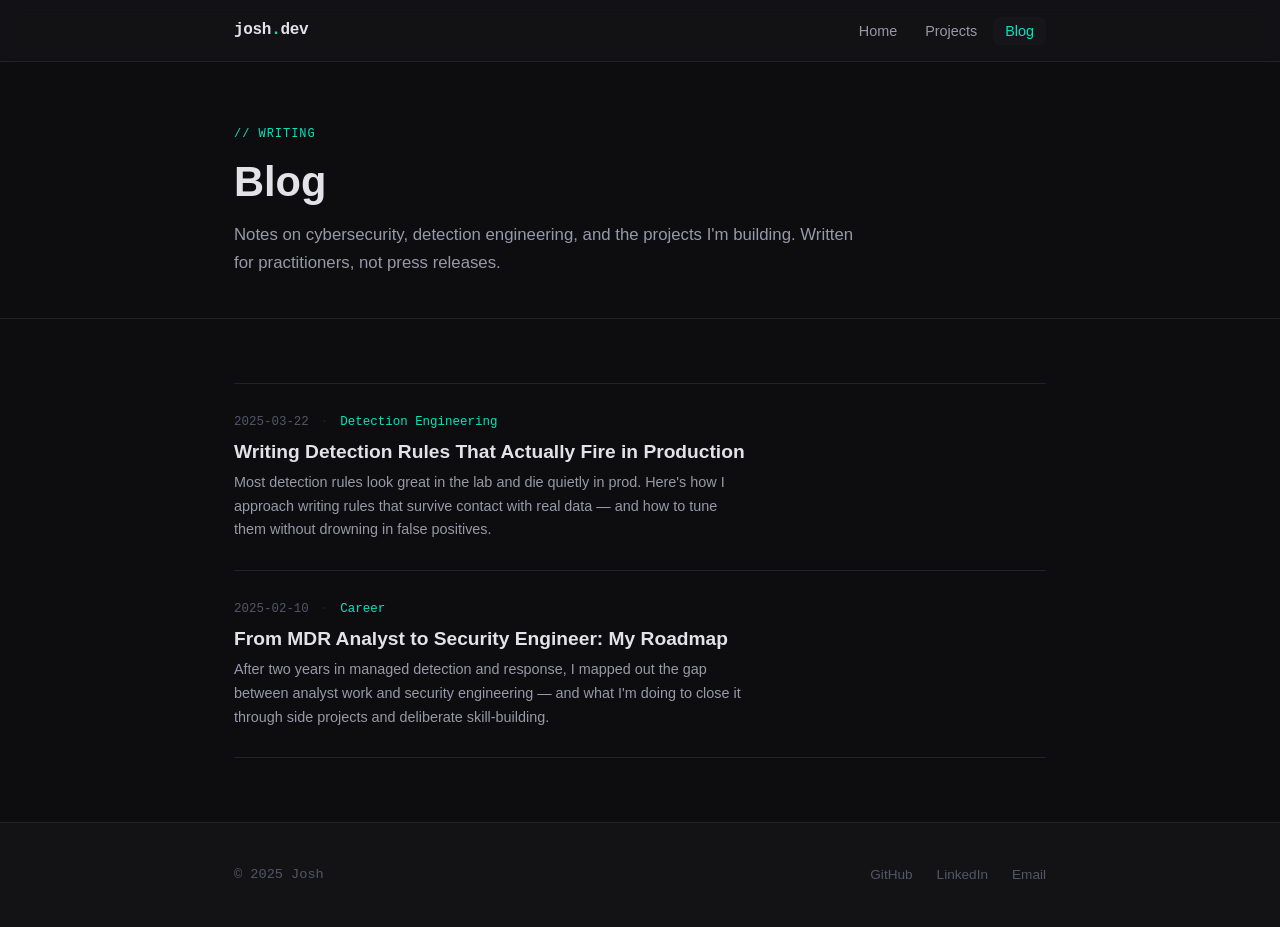
==== blog.html @ 24d99150 "Resolve merge and polish portfolio: semantic headings, cleaner CSS, bug fixes" ====
<!DOCTYPE html>
<html lang="en">
<head>
  <meta charset="UTF-8" />
  <meta name="viewport" content="width=device-width, initial-scale=1.0" />
  <meta name="description" content="Blog by Josh — writing about cybersecurity, detection engineering, and the projects I'm building." />
  <title>Blog — Josh</title>
  <link rel="stylesheet" href="style.css" />
</head>
<body>

  <!-- ============================================================
       Navigation
       ============================================================ -->
  <nav class="nav">
    <div class="container nav-inner">
      <a class="nav-logo" href="index.html">josh<span>.</span>dev</a>
      <ul class="nav-links">
        <li><a href="index.html">Home</a></li>
        <li><a href="projects.html">Projects</a></li>
        <li><a href="blog.html" class="active">Blog</a></li>
      </ul>
    </div>
  </nav>


  <main>

    <!-- ============================================================
         Page Header
         ============================================================ -->
    <div class="page-header">
      <div class="container">
        <span class="label">// writing</span>
        <h1>Blog</h1>
        <p>
          Notes on cybersecurity, detection engineering, and the projects
          I'm building. Written for practitioners, not press releases.
        </p>
      </div>
    </div>

    <hr class="divider" />


    <!-- ============================================================
         Post List
         Each <a class="post-item"> is one blog post.
         To add a post: duplicate any post-item block, update the
         href to the post's HTML file, and edit the metadata + text.
         ============================================================ -->
    <section class="section">
      <div class="container">

        <div class="post-list">

          <!-- --------------------------------------------------
               Post 1
               href: link to the post's HTML file
               date: ISO format YYYY-MM-DD looks cleanest
               post-category: short topic label
               post-title: headline
               post-excerpt: 1–2 sentence summary
          -------------------------------------------------- -->
          <a class="post-item" href="post-template.html">
            <div class="post-meta">
              <span>2025-03-22</span>
              <span class="separator">·</span>
              <span class="post-category">Detection Engineering</span>
            </div>
            <h3 class="post-title">
              Writing Detection Rules That Actually Fire in Production
            </h3>
            <p class="post-excerpt">
              Most detection rules look great in the lab and die quietly in
              prod. Here's how I approach writing rules that survive contact
              with real data — and how to tune them without drowning in
              false positives.
            </p>
          </a>

          <!-- --------------------------------------------------
               Post 2
          -------------------------------------------------- -->
          <a class="post-item" href="post-template.html">
            <div class="post-meta">
              <span>2025-02-10</span>
              <span class="separator">·</span>
              <span class="post-category">Career</span>
            </div>
            <h3 class="post-title">
              From MDR Analyst to Security Engineer: My Roadmap
            </h3>
            <p class="post-excerpt">
              After two years in managed detection and response, I mapped out
              the gap between analyst work and security engineering — and what
              I'm doing to close it through side projects and deliberate
              skill-building.
            </p>
          </a>

          <!-- --------------------------------------------------
               Add more posts below by duplicating a post-item block.
          -------------------------------------------------- -->

        </div>

      </div>
    </section>

  </main>


  <!-- ============================================================
       Footer
       ============================================================ -->
  <footer class="footer">
    <div class="container footer-inner">
      <span class="footer-copy">&copy; 2025 Josh</span>
      <div class="footer-links">
        <a href="#">GitHub</a>
        <a href="#">LinkedIn</a>
        <a href="#">Email</a>
      </div>
    </div>
  </footer>

</body>
</html>
---- style.css ----
/* =============================================================
   style.css — Josh's Portfolio
   Shared stylesheet for all pages.
   To change the accent color, update --accent in :root below.
   ============================================================= */


/* ---------------------------------------------------------------
   1. CSS Custom Properties (design tokens)
--------------------------------------------------------------- */
:root {
  /* Backgrounds */
  --bg-primary:    #0d0d0f;   /* page background */
  --bg-secondary:  #131316;   /* nav / footer */
  --bg-card:       #16161a;   /* card / aside backgrounds */
  --bg-card-hover: #1e1e24;   /* card hover state */

  /* Text */
  --text-primary:   #e2e2e8;  /* body copy */
  --text-secondary: #9898aa;  /* metadata, captions */
  --text-muted:     #55556a;  /* placeholders, borders-adjacent */

  /* Accent — change this one value to retheme the whole site */
  --accent:       #00e5c0;               /* cyan-green terminal feel */
  --accent-dim:   #00a88c;               /* darker variant for hover */
  --accent-glow:  rgba(0, 229, 192, 0.10); /* subtle glow / tint */

  /* Borders */
  --border:        #22222c;
  --border-accent: rgba(0, 229, 192, 0.25);

  /* Typography */
  --font-sans: -apple-system, BlinkMacSystemFont, 'Segoe UI', Roboto,
               'Helvetica Neue', Arial, sans-serif;
  --font-mono: 'Cascadia Code', 'Fira Code', 'JetBrains Mono',
               'Courier New', monospace;

  /* Layout */
  --max-width:  860px;
  --nav-height: 62px;
  --radius:     6px;
  --radius-lg:  10px;
}


/* ---------------------------------------------------------------
   2. Reset & Base
--------------------------------------------------------------- */
*, *::before, *::after {
  box-sizing: border-box;
  margin: 0;
  padding: 0;
}

html {
  font-size: 16px;
  scroll-behavior: smooth;
}

body {
  background-color: var(--bg-primary);
  color: var(--text-primary);
  font-family: var(--font-sans);
  line-height: 1.7;
  -webkit-font-smoothing: antialiased;
  min-height: 100vh;
  display: flex;
  flex-direction: column;
}

main {
  flex: 1;
}

a {
  color: var(--accent);
  text-decoration: none;
  transition: color 0.2s ease, opacity 0.2s ease;
}

a:hover {
  color: var(--accent-dim);
  text-decoration: underline;
}

img {
  max-width: 100%;
  display: block;
}

ul {
  list-style: none;
}


/* ---------------------------------------------------------------
   3. Layout Utilities
--------------------------------------------------------------- */
.container {
  width: 100%;
  max-width: var(--max-width);
  margin: 0 auto;
  padding: 0 1.5rem;
}

.section {
  padding: 4rem 0;
}

.section + .section {
  border-top: 1px solid var(--border);
}


/* ---------------------------------------------------------------
   4. Typography
--------------------------------------------------------------- */
h1, h2, h3, h4 {
  line-height: 1.3;
  font-weight: 600;
  color: var(--text-primary);
}

h1 { font-size: clamp(1.8rem, 4vw, 2.6rem); }
h2 { font-size: clamp(1.3rem, 3vw, 1.75rem); }
h3 { font-size: 1.15rem; }
h4 { font-size: 1rem; }

p {
  color: var(--text-secondary);
  max-width: 68ch;
}

/* Accent-colored label/badge */
.label {
  font-family: var(--font-mono);
  font-size: 0.75rem;
  color: var(--accent);
  letter-spacing: 0.08em;
  text-transform: uppercase;
}

/* Section heading with an accent line */
.section-title {
  display: flex;
  align-items: center;
  gap: 0.75rem;
  margin-bottom: 2rem;
}

.section-title::before {
  content: '';
  display: inline-block;
  width: 3px;
  height: 1.4em;
  background: var(--accent);
  border-radius: 2px;
  flex-shrink: 0;
}


/* ---------------------------------------------------------------
   5. Navigation
--------------------------------------------------------------- */
.nav {
  position: sticky;
  top: 0;
  z-index: 100;
  height: var(--nav-height);
  border-bottom: 1px solid var(--border);
  /* subtle backdrop blur for depth */
  backdrop-filter: blur(8px);
  -webkit-backdrop-filter: blur(8px);
  background-color: rgba(19, 19, 22, 0.92);
}

.nav-inner {
  display: flex;
  align-items: center;
  justify-content: space-between;
  height: 100%;
}

/* Site logo / name */
.nav-logo {
  font-family: var(--font-mono);
  font-size: 1rem;
  color: var(--text-primary);
  font-weight: 600;
  letter-spacing: -0.02em;
  text-decoration: none;
}

.nav-logo span {
  color: var(--accent);
}

.nav-logo:hover {
  opacity: 0.85;
  text-decoration: none;
}

/* Nav links */
.nav-links {
  display: flex;
  align-items: center;
  gap: 0.25rem;
}

.nav-links a {
  font-size: 0.9rem;
  color: var(--text-secondary);
  padding: 0.4rem 0.75rem;
  border-radius: var(--radius);
  text-decoration: none;
  transition: color 0.2s ease, background 0.2s ease;
}

.nav-links a:hover,
.nav-links a.active {
  color: var(--text-primary);
  background: var(--bg-card);
}

/* Current page link */
.nav-links a.active {
  color: var(--accent);
}


/* ---------------------------------------------------------------
   6. Hero Section (index.html)
--------------------------------------------------------------- */
.hero {
  padding: 5rem 0 4rem;
}

/* Two-column flex layout: text left, emoji right */
.hero-layout {
  display: flex;
  align-items: center;
  gap: 3rem;
}

.hero-text {
  flex: 1 1 0;
  min-width: 0; /* prevent flex blowout */
}

.hero-visual {
  flex: 0 0 auto;
  font-size: clamp(5rem, 10vw, 7.5rem);
  line-height: 1;
  user-select: none;
  /* subtle pulse/float feel via filter */
  filter: drop-shadow(0 0 24px rgba(0, 229, 192, 0.18));
}

/* Stack vertically on mobile */
@media (max-width: 640px) {
  .hero-layout {
    flex-direction: column-reverse; /* emoji on top feels more natural on small screens */
    align-items: flex-start;
    gap: 1.5rem;
  }

  .hero-visual {
    font-size: 4rem;
  }
}

.hero-name {
  font-size: clamp(2.2rem, 6vw, 3.4rem);
  font-weight: 700;
  letter-spacing: -0.03em;
  color: var(--text-primary);
  line-height: 1.15;
  margin-bottom: 0.5rem;
}

.hero-title {
  font-size: clamp(1rem, 2.5vw, 1.25rem);
  color: var(--text-secondary);
  font-weight: 400;
  margin-bottom: 1.5rem;
}

.hero-bio {
  font-size: 1.05rem;
  color: var(--text-secondary);
  max-width: 56ch;
  line-height: 1.8;
  margin-bottom: 2rem;
}

/* CTA button group */
.btn-group {
  display: flex;
  flex-wrap: wrap;
  gap: 0.75rem;
}

.btn {
  display: inline-block;
  padding: 0.55rem 1.25rem;
  border-radius: var(--radius);
  font-size: 0.9rem;
  font-weight: 500;
  text-decoration: none;
  transition: all 0.2s ease;
  cursor: pointer;
  border: none;
}

/* Primary filled button */
.btn-primary {
  background: var(--accent);
  color: #0d0d0f;
}

.btn-primary:hover {
  background: var(--accent-dim);
  color: #0d0d0f;
  text-decoration: none;
}

/* Ghost / outlined button */
.btn-ghost {
  background: transparent;
  color: var(--accent);
  border: 1px solid var(--border-accent);
}

.btn-ghost:hover {
  background: var(--accent-glow);
  text-decoration: none;
}


/* ---------------------------------------------------------------
   7. Cards (shared between index + projects)
--------------------------------------------------------------- */
.card-grid {
  display: grid;
  grid-template-columns: repeat(auto-fill, minmax(280px, 1fr));
  gap: 1.25rem;
}

.card {
  background: var(--bg-card);
  border: 1px solid var(--border);
  border-radius: var(--radius-lg);
  padding: 1.5rem;
  display: flex;
  flex-direction: column;
  gap: 0.75rem;
  transition: border-color 0.2s ease, background 0.2s ease, transform 0.2s ease;
  text-decoration: none;
  color: inherit;
}

.card:hover {
  border-color: var(--border-accent);
  background: var(--bg-card-hover);
  transform: translateY(-2px);
  text-decoration: none;
}

.card-icon {
  font-size: 1.5rem;
  line-height: 1;
}

.card-title {
  font-size: 1.05rem;
  font-weight: 600;
  color: var(--text-primary);
}

.card-desc {
  font-size: 0.9rem;
  color: var(--text-secondary);
  line-height: 1.65;
  flex: 1;
  max-width: 100%;
}

/* Tag list inside a card */
.tag-list {
  display: flex;
  flex-wrap: wrap;
  gap: 0.4rem;
  margin-top: 0.25rem;
}

.tag {
  font-family: var(--font-mono);
  font-size: 0.72rem;
  color: var(--accent);
  background: var(--accent-glow);
  border: 1px solid var(--border-accent);
  border-radius: 4px;
  padding: 0.15rem 0.55rem;
  letter-spacing: 0.04em;
}

/* "View project →" link within a card */
.card-link {
  font-size: 0.85rem;
  color: var(--accent);
  font-weight: 500;
  margin-top: auto;
  display: inline-flex;
  align-items: center;
  gap: 0.3rem;
}

.card-link::after {
  content: '→';
  transition: transform 0.2s ease;
}

.card:hover .card-link::after {
  transform: translateX(3px);
}


/* ---------------------------------------------------------------
   8. Blog Post List (blog.html)
--------------------------------------------------------------- */
.post-list {
  display: flex;
  flex-direction: column;
}

.post-item {
  display: flex;
  flex-direction: column;
  gap: 0.4rem;
  padding: 1.75rem 0;
  border-bottom: 1px solid var(--border);
  text-decoration: none;
  color: inherit;
  transition: padding-left 0.2s ease;
}

.post-item:first-child {
  border-top: 1px solid var(--border);
}

.post-item:hover {
  padding-left: 0.5rem;
}

.post-meta {
  display: flex;
  align-items: center;
  gap: 0.75rem;
  font-family: var(--font-mono);
  font-size: 0.78rem;
  color: var(--text-muted);
}

.post-meta .separator {
  color: var(--border);
}

.post-category {
  color: var(--accent);
}

.post-title {
  font-size: 1.2rem;
  font-weight: 600;
  color: var(--text-primary);
  transition: color 0.2s ease;
}

.post-item:hover .post-title {
  color: var(--accent);
}

.post-excerpt {
  font-size: 0.9rem;
  color: var(--text-secondary);
  max-width: 64ch;
  line-height: 1.65;
}


/* ---------------------------------------------------------------
   9. Article / Blog Post Page (post-template.html)
--------------------------------------------------------------- */
.article-header {
  padding: 3.5rem 0 2.5rem;
  border-bottom: 1px solid var(--border);
  margin-bottom: 3rem;
}

.article-category {
  font-family: var(--font-mono);
  font-size: 0.78rem;
  color: var(--accent);
  letter-spacing: 0.08em;
  text-transform: uppercase;
  margin-bottom: 1rem;
  display: block;
}

.article-title {
  font-size: clamp(1.6rem, 4vw, 2.4rem);
  font-weight: 700;
  letter-spacing: -0.02em;
  color: var(--text-primary);
  line-height: 1.2;
  margin-bottom: 1rem;
}

.article-meta {
  display: flex;
  flex-wrap: wrap;
  align-items: center;
  gap: 0.75rem;
  font-family: var(--font-mono);
  font-size: 0.8rem;
  color: var(--text-muted);
}

/* Article body — prose styles */
.article-body {
  max-width: 68ch;
}

.article-body p {
  color: var(--text-secondary);
  font-size: 1.025rem;
  line-height: 1.85;
  margin-bottom: 1.5rem;
  max-width: 100%;
}

.article-body h2 {
  font-size: 1.4rem;
  color: var(--text-primary);
  margin: 2.5rem 0 1rem;
  padding-bottom: 0.4rem;
  border-bottom: 1px solid var(--border);
}

.article-body h3 {
  font-size: 1.1rem;
  color: var(--text-primary);
  margin: 2rem 0 0.75rem;
}

.article-body ul,
.article-body ol {
  color: var(--text-secondary);
  font-size: 1.025rem;
  line-height: 1.8;
  padding-left: 1.5rem;
  margin-bottom: 1.5rem;
  list-style: disc;
}

.article-body ol {
  list-style: decimal;
}

.article-body li {
  margin-bottom: 0.35rem;
}

/* Inline code */
.article-body code {
  font-family: var(--font-mono);
  font-size: 0.88em;
  color: var(--accent);
  background: var(--accent-glow);
  border: 1px solid var(--border-accent);
  padding: 0.15em 0.45em;
  border-radius: 4px;
}

/* Code block */
.article-body pre {
  background: var(--bg-card);
  border: 1px solid var(--border);
  border-radius: var(--radius-lg);
  padding: 1.25rem 1.5rem;
  overflow-x: auto;
  margin-bottom: 1.5rem;
}

.article-body pre code {
  background: none;
  border: none;
  padding: 0;
  font-size: 0.88rem;
  color: var(--text-primary);
}

/* Blockquote */
.article-body blockquote {
  border-left: 3px solid var(--accent);
  margin: 1.5rem 0;
  padding: 0.75rem 1.25rem;
  background: var(--accent-glow);
  border-radius: 0 var(--radius) var(--radius) 0;
}

.article-body blockquote p {
  color: var(--text-primary);
  margin-bottom: 0;
  font-style: italic;
}

/* Back to blog link above article */
.back-link {
  display: inline-flex;
  align-items: center;
  gap: 0.35rem;
  font-size: 0.85rem;
  color: var(--text-secondary);
  margin-top: 2.5rem;
  margin-bottom: 2.5rem;
  font-family: var(--font-mono);
  transition: color 0.2s ease;
  text-decoration: none;
}

.back-link::before {
  content: '←';
}

.back-link:hover {
  color: var(--accent);
  text-decoration: none;
}


/* ---------------------------------------------------------------
   10. Projects Page Header
--------------------------------------------------------------- */
.page-header {
  padding: 3.5rem 0 2.5rem;
}

.page-header h1 {
  margin-top: 0.6rem;
}

.page-header p {
  margin-top: 0.75rem;
  font-size: 1.05rem;
}


/* ---------------------------------------------------------------
   11. Footer
--------------------------------------------------------------- */
.footer {
  background: var(--bg-secondary);
  border-top: 1px solid var(--border);
  padding: 2.5rem 0;
  margin-top: auto;
}

.footer-inner {
  display: flex;
  flex-wrap: wrap;
  align-items: center;
  justify-content: space-between;
  gap: 1rem;
}

.footer-copy {
  font-size: 0.85rem;
  color: var(--text-muted);
  font-family: var(--font-mono);
}

.footer-links {
  display: flex;
  gap: 1.5rem;
}

.footer-links a {
  font-size: 0.85rem;
  color: var(--text-muted);
  text-decoration: none;
  transition: color 0.2s ease;
}

.footer-links a:hover {
  color: var(--accent);
}


/* ---------------------------------------------------------------
   12. Divider / Horizontal Rule
--------------------------------------------------------------- */
.divider {
  border: none;
  border-top: 1px solid var(--border);
  margin: 0;
}


/* ---------------------------------------------------------------
   13. "View all" inline link row
--------------------------------------------------------------- */
.view-all-row {
  display: flex;
  justify-content: flex-end;
  margin-top: 1.5rem;
}

.view-all {
  font-size: 0.875rem;
  color: var(--accent);
  font-family: var(--font-mono);
  display: inline-flex;
  align-items: center;
  gap: 0.3rem;
  text-decoration: none;
  transition: gap 0.2s ease;
}

.view-all::after {
  content: '→';
}

.view-all:hover {
  gap: 0.55rem;
  text-decoration: none;
}


/* ---------------------------------------------------------------
   14. Responsive — Mobile
--------------------------------------------------------------- */
@media (max-width: 600px) {
  .nav-links a {
    padding: 0.35rem 0.55rem;
    font-size: 0.82rem;
  }

  .hero {
    padding: 3rem 0 2.5rem;
  }

  .card-grid {
    grid-template-columns: 1fr;
  }

  .footer-inner {
    flex-direction: column;
    align-items: flex-start;
  }

  .article-header {
    padding: 2.5rem 0 2rem;
  }

  .section {
    padding: 2.75rem 0;
  }
}

@media (max-width: 400px) {
  .btn-group {
    flex-direction: column;
  }

  .btn {
    text-align: center;
  }
}
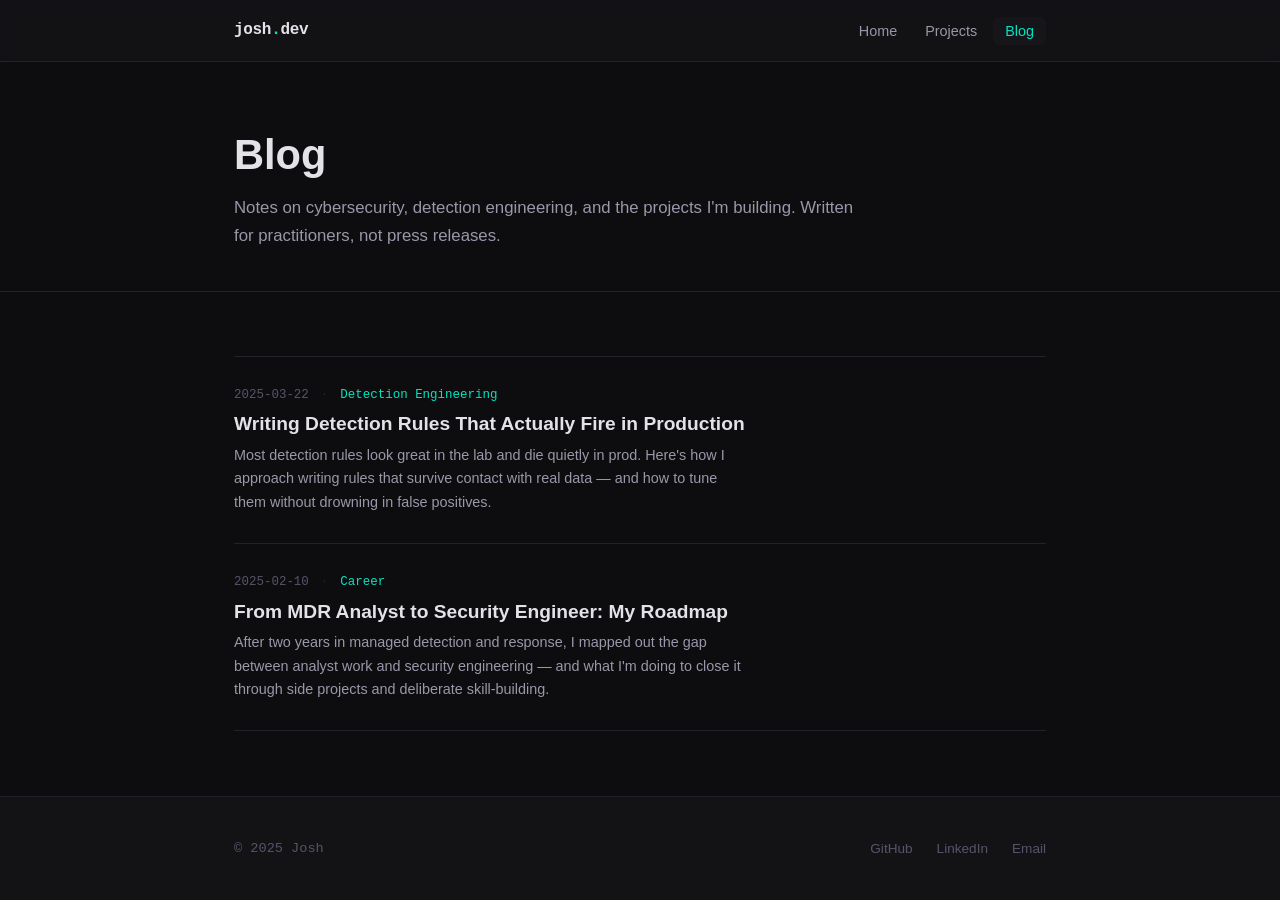
==== commit abac7677: "Remove section labels; wire up GitHub and LinkedIn footer links" ====
--- a/blog.html
+++ b/blog.html
@@ -31,7 +31,6 @@
          ============================================================ -->
     <div class="page-header">
       <div class="container">
-        <span class="label">// writing</span>
         <h1>Blog</h1>
         <p>
           Notes on cybersecurity, detection engineering, and the projects
@@ -118,8 +117,8 @@
     <div class="container footer-inner">
       <span class="footer-copy">&copy; 2025 Josh</span>
       <div class="footer-links">
-        <a href="#">GitHub</a>
-        <a href="#">LinkedIn</a>
+        <a href="https://github.com/jlapitan278" target="_blank" rel="noopener noreferrer">GitHub</a>
+        <a href="https://www.linkedin.com/in/joshua-lapitan-0a269716b/" target="_blank" rel="noopener noreferrer">LinkedIn</a>
         <a href="#">Email</a>
       </div>
     </div>
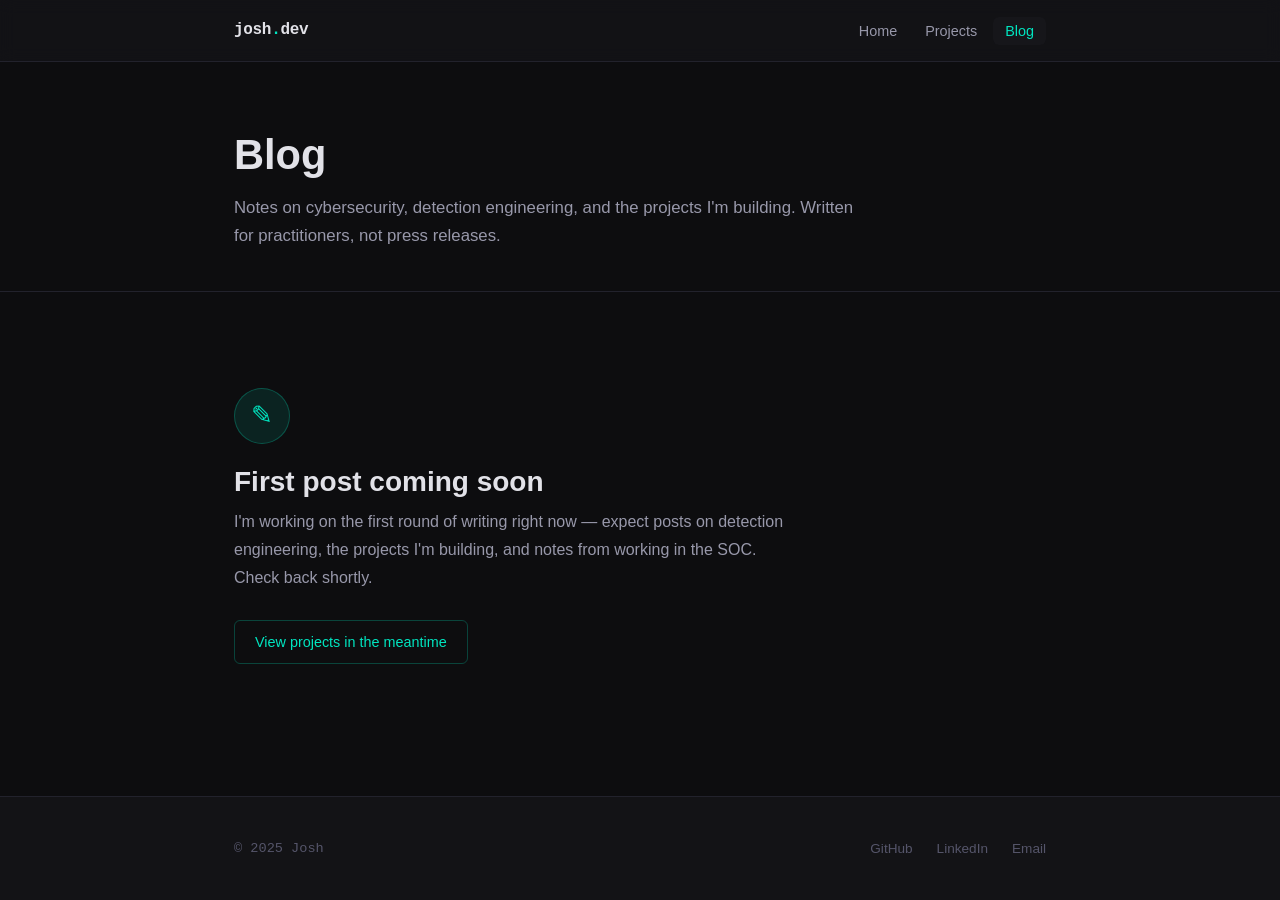
==== commit 53c4d66a: "Clear blog posts; show coming soon placeholder; remove Recent Posts from homepage" ====
--- a/blog.html
+++ b/blog.html
@@ -43,65 +43,24 @@
 
 
     <!-- ============================================================
-         Post List
-         Each <a class="post-item"> is one blog post.
-         To add a post: duplicate any post-item block, update the
-         href to the post's HTML file, and edit the metadata + text.
+         Empty State — Coming Soon
+         Replace this block with a <div class="post-list">...</div>
+         once the first post is ready to publish.
          ============================================================ -->
     <section class="section">
       <div class="container">
 
-        <div class="post-list">
-
-          <!-- --------------------------------------------------
-               Post 1
-               href: link to the post's HTML file
-               date: ISO format YYYY-MM-DD looks cleanest
-               post-category: short topic label
-               post-title: headline
-               post-excerpt: 1–2 sentence summary
-          -------------------------------------------------- -->
-          <a class="post-item" href="post-template.html">
-            <div class="post-meta">
-              <span>2025-03-22</span>
-              <span class="separator">·</span>
-              <span class="post-category">Detection Engineering</span>
-            </div>
-            <h3 class="post-title">
-              Writing Detection Rules That Actually Fire in Production
-            </h3>
-            <p class="post-excerpt">
-              Most detection rules look great in the lab and die quietly in
-              prod. Here's how I approach writing rules that survive contact
-              with real data — and how to tune them without drowning in
-              false positives.
-            </p>
-          </a>
-
-          <!-- --------------------------------------------------
-               Post 2
-          -------------------------------------------------- -->
-          <a class="post-item" href="post-template.html">
-            <div class="post-meta">
-              <span>2025-02-10</span>
-              <span class="separator">·</span>
-              <span class="post-category">Career</span>
-            </div>
-            <h3 class="post-title">
-              From MDR Analyst to Security Engineer: My Roadmap
-            </h3>
-            <p class="post-excerpt">
-              After two years in managed detection and response, I mapped out
-              the gap between analyst work and security engineering — and what
-              I'm doing to close it through side projects and deliberate
-              skill-building.
-            </p>
-          </a>
-
-          <!-- --------------------------------------------------
-               Add more posts below by duplicating a post-item block.
-          -------------------------------------------------- -->
-
+        <div class="empty-state">
+          <div class="empty-state-icon" aria-hidden="true">&#9998;</div>
+          <h2 class="empty-state-title">First post coming soon</h2>
+          <p class="empty-state-body">
+            I'm working on the first round of writing right now — expect
+            posts on detection engineering, the projects I'm building, and
+            notes from working in the SOC. Check back shortly.
+          </p>
+          <div class="btn-group">
+            <a class="btn btn-ghost" href="projects.html">View projects in the meantime</a>
+          </div>
         </div>
 
       </div>
@@ -119,7 +78,7 @@
       <div class="footer-links">
         <a href="https://github.com/jlapitan278" target="_blank" rel="noopener noreferrer">GitHub</a>
         <a href="https://www.linkedin.com/in/joshua-lapitan-0a269716b/" target="_blank" rel="noopener noreferrer">LinkedIn</a>
-        <a href="#">Email</a>
+        <a href="index.html#contact">Email</a>
       </div>
     </div>
   </footer>
--- a/style.css
+++ b/style.css
@@ -738,7 +738,106 @@
 
 
 /* ---------------------------------------------------------------
-   14. Responsive — Mobile
+   14. Contact Form (index.html)
+--------------------------------------------------------------- */
+.contact-form {
+  display: flex;
+  flex-direction: column;
+  gap: 1.1rem;
+  max-width: 560px;
+  margin-top: 0.5rem;
+}
+
+.form-row {
+  display: flex;
+  flex-direction: column;
+  gap: 0.4rem;
+}
+
+.form-row label {
+  font-family: var(--font-mono);
+  font-size: 0.78rem;
+  color: var(--text-secondary);
+  letter-spacing: 0.04em;
+  text-transform: uppercase;
+}
+
+.form-row input,
+.form-row textarea {
+  background: var(--bg-card);
+  border: 1px solid var(--border);
+  border-radius: var(--radius);
+  padding: 0.7rem 0.9rem;
+  color: var(--text-primary);
+  font-family: var(--font-sans);
+  font-size: 0.95rem;
+  line-height: 1.5;
+  transition: border-color 0.2s ease, background 0.2s ease;
+  width: 100%;
+}
+
+.form-row textarea {
+  resize: vertical;
+  min-height: 130px;
+}
+
+.form-row input:focus,
+.form-row textarea:focus {
+  outline: none;
+  border-color: var(--accent);
+  background: var(--bg-card-hover);
+}
+
+.form-row input::placeholder,
+.form-row textarea::placeholder {
+  color: var(--text-muted);
+}
+
+.contact-form button {
+  align-self: flex-start;
+  margin-top: 0.25rem;
+}
+
+
+/* ---------------------------------------------------------------
+   15. Empty State (blog.html "coming soon" placeholder)
+--------------------------------------------------------------- */
+.empty-state {
+  display: flex;
+  flex-direction: column;
+  align-items: flex-start;
+  padding: 2rem 0 3rem;
+  max-width: 560px;
+}
+
+.empty-state-icon {
+  width: 56px;
+  height: 56px;
+  display: flex;
+  align-items: center;
+  justify-content: center;
+  font-size: 1.6rem;
+  color: var(--accent);
+  background: var(--accent-glow);
+  border: 1px solid var(--border-accent);
+  border-radius: 50%;
+  margin-bottom: 1.25rem;
+}
+
+.empty-state-title {
+  font-size: clamp(1.4rem, 3vw, 1.75rem);
+  margin-bottom: 0.5rem;
+}
+
+.empty-state-body {
+  font-size: 1rem;
+  line-height: 1.75;
+  margin-bottom: 1.75rem;
+}
+
+
+/* ---------------------------------------------------------------
+   16. Responsive — Mobile
 --------------------------------------------------------------- */
 @media (max-width: 600px) {
   .nav-links a {
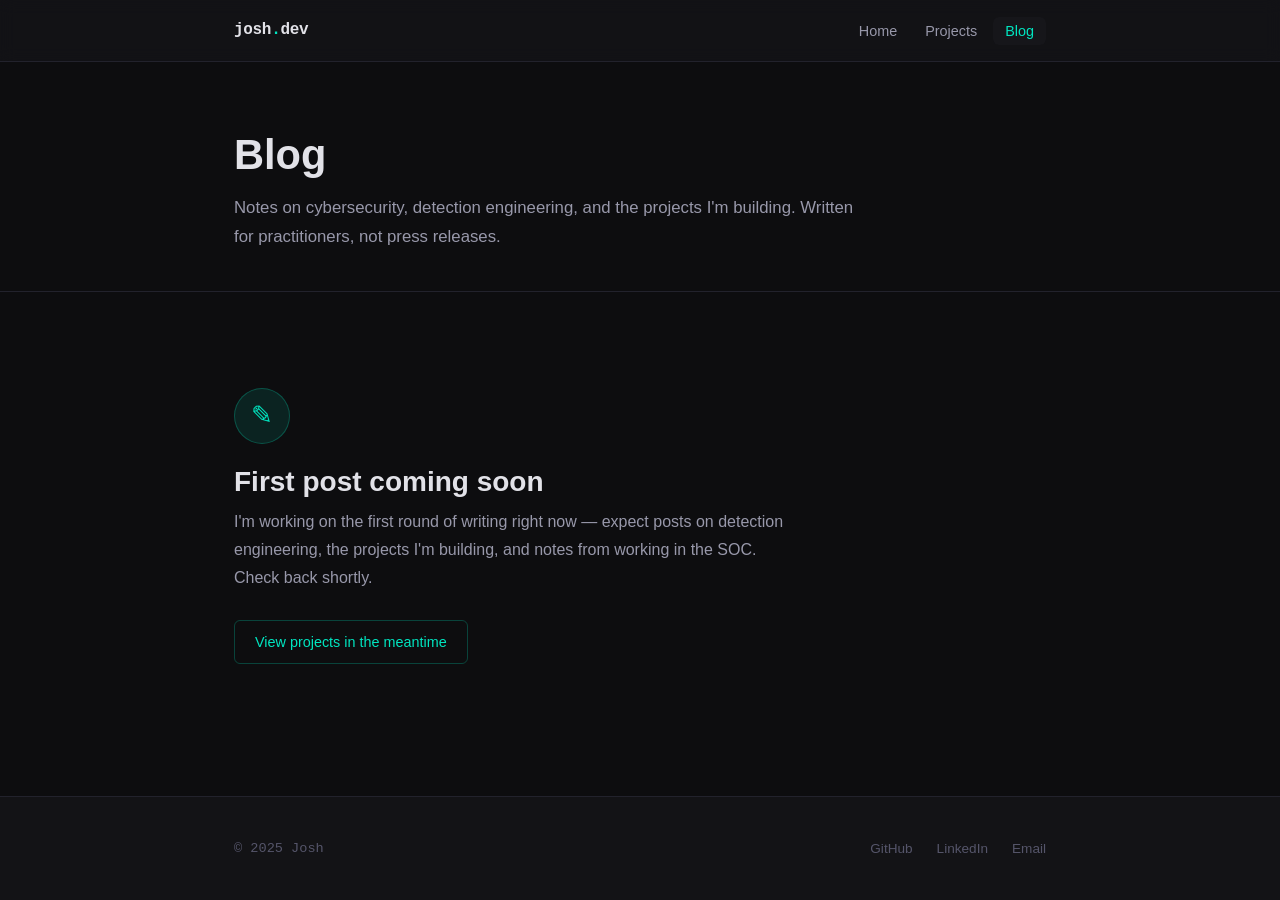
==== commit 641d8f09: "Add scroll-triggered slide-down animations across all pages" ====
--- a/blog.html
+++ b/blog.html
@@ -6,6 +6,7 @@
   <meta name="description" content="Blog by Josh — writing about cybersecurity, detection engineering, and the projects I'm building." />
   <title>Blog — Josh</title>
   <link rel="stylesheet" href="style.css" />
+  <script src="script.js" defer></script>
 </head>
 <body>
 
@@ -14,9 +15,9 @@
        ============================================================ -->
   <nav class="nav">
     <div class="container nav-inner">
-      <a class="nav-logo" href="index.html">josh<span>.</span>dev</a>
+      <a class="nav-logo" href="/">josh<span>.</span>dev</a>
       <ul class="nav-links">
-        <li><a href="index.html">Home</a></li>
+        <li><a href="/">Home</a></li>
         <li><a href="projects.html">Projects</a></li>
         <li><a href="blog.html" class="active">Blog</a></li>
       </ul>
@@ -31,8 +32,8 @@
          ============================================================ -->
     <div class="page-header">
       <div class="container">
-        <h1>Blog</h1>
-        <p>
+        <h1 class="fade-in-down">Blog</h1>
+        <p class="fade-in-down">
           Notes on cybersecurity, detection engineering, and the projects
           I'm building. Written for practitioners, not press releases.
         </p>
@@ -50,7 +51,7 @@
     <section class="section">
       <div class="container">
 
-        <div class="empty-state">
+        <div class="empty-state fade-in-down">
           <div class="empty-state-icon" aria-hidden="true">&#9998;</div>
           <h2 class="empty-state-title">First post coming soon</h2>
           <p class="empty-state-body">
@@ -78,7 +79,7 @@
       <div class="footer-links">
         <a href="https://github.com/jlapitan278" target="_blank" rel="noopener noreferrer">GitHub</a>
         <a href="https://www.linkedin.com/in/joshua-lapitan-0a269716b/" target="_blank" rel="noopener noreferrer">LinkedIn</a>
-        <a href="index.html#contact">Email</a>
+        <a href="/#contact">Email</a>
       </div>
     </div>
   </footer>
--- a/style.css
+++ b/style.css
@@ -249,23 +249,40 @@
 
 .hero-visual {
   flex: 0 0 auto;
-  font-size: clamp(5rem, 10vw, 7.5rem);
-  line-height: 1;
-  user-select: none;
-  /* subtle pulse/float feel via filter */
+  /* subtle accent-colored glow behind the photo */
   filter: drop-shadow(0 0 24px rgba(0, 229, 192, 0.18));
+}
+
+/* Circular profile photo */
+.hero-photo {
+  width:  clamp(180px, 22vw, 260px);
+  height: clamp(180px, 22vw, 260px);
+  border-radius: 50%;
+  object-fit: cover;
+  /* Shift the crop slightly upward so the face stays in frame */
+  object-position: center 20%;
+  border: 2px solid var(--border-accent);
+  display: block;
+  /* Encourage the browser to use higher-quality downscaling */
+  image-rendering: -webkit-optimize-contrast;
+  image-rendering: crisp-edges;
+  /* Push rendering onto the GPU — fixes a Chrome bug where downscaled images appear soft */
+  transform: translateZ(0);
+  -webkit-backface-visibility: hidden;
+          backface-visibility: hidden;
 }
 
 /* Stack vertically on mobile */
 @media (max-width: 640px) {
   .hero-layout {
-    flex-direction: column-reverse; /* emoji on top feels more natural on small screens */
+    flex-direction: column-reverse; /* photo on top feels more natural on small screens */
     align-items: flex-start;
     gap: 1.5rem;
   }
 
-  .hero-visual {
-    font-size: 4rem;
+  .hero-photo {
+    width:  150px;
+    height: 150px;
   }
 }
 
@@ -800,7 +817,53 @@
 
 
 /* ---------------------------------------------------------------
-   15. Empty State (blog.html "coming soon" placeholder)
+   15. Scroll Animations
+   Elements with .fade-in-down start hidden + shifted up.
+   The IntersectionObserver in script.js adds .in-view
+   when the element scrolls into the viewport, triggering
+   the slide-down + fade-in transition.
+--------------------------------------------------------------- */
+.fade-in-down {
+  opacity: 0;
+  transform: translateY(-24px);
+  transition: opacity 0.7s cubic-bezier(0.22, 1, 0.36, 1),
+              transform 0.7s cubic-bezier(0.22, 1, 0.36, 1);
+  will-change: opacity, transform;
+}
+
+.fade-in-down.in-view {
+  opacity: 1;
+  transform: translateY(0);
+}
+
+/* Stagger siblings within card grids and post lists */
+.card-grid > .fade-in-down:nth-child(2) { transition-delay: 0.08s; }
+.card-grid > .fade-in-down:nth-child(3) { transition-delay: 0.16s; }
+.card-grid > .fade-in-down:nth-child(4) { transition-delay: 0.24s; }
+
+.post-list > .fade-in-down:nth-child(2) { transition-delay: 0.08s; }
+.post-list > .fade-in-down:nth-child(3) { transition-delay: 0.16s; }
+
+/* Stagger the hero text lines so they cascade in nicely */
+.hero-name.fade-in-down  { transition-delay: 0.05s; }
+.hero-title.fade-in-down { transition-delay: 0.15s; }
+.hero-bio.fade-in-down   { transition-delay: 0.25s; }
+.btn-group.fade-in-down  { transition-delay: 0.35s; }
+.hero-visual.fade-in-down { transition-delay: 0.2s; }
+
+/* Respect users who've requested reduced motion */
+@media (prefers-reduced-motion: reduce) {
+  .fade-in-down,
+  .fade-in-down.in-view {
+    opacity: 1;
+    transform: none;
+    transition: none;
+  }
+}
+
+
+/* ---------------------------------------------------------------
+   16. Empty State (blog.html "coming soon" placeholder)
 --------------------------------------------------------------- */
 .empty-state {
   display: flex;
@@ -837,7 +900,7 @@
 
 
 /* ---------------------------------------------------------------
-   16. Responsive — Mobile
+   17. Responsive — Mobile
 --------------------------------------------------------------- */
 @media (max-width: 600px) {
   .nav-links a {
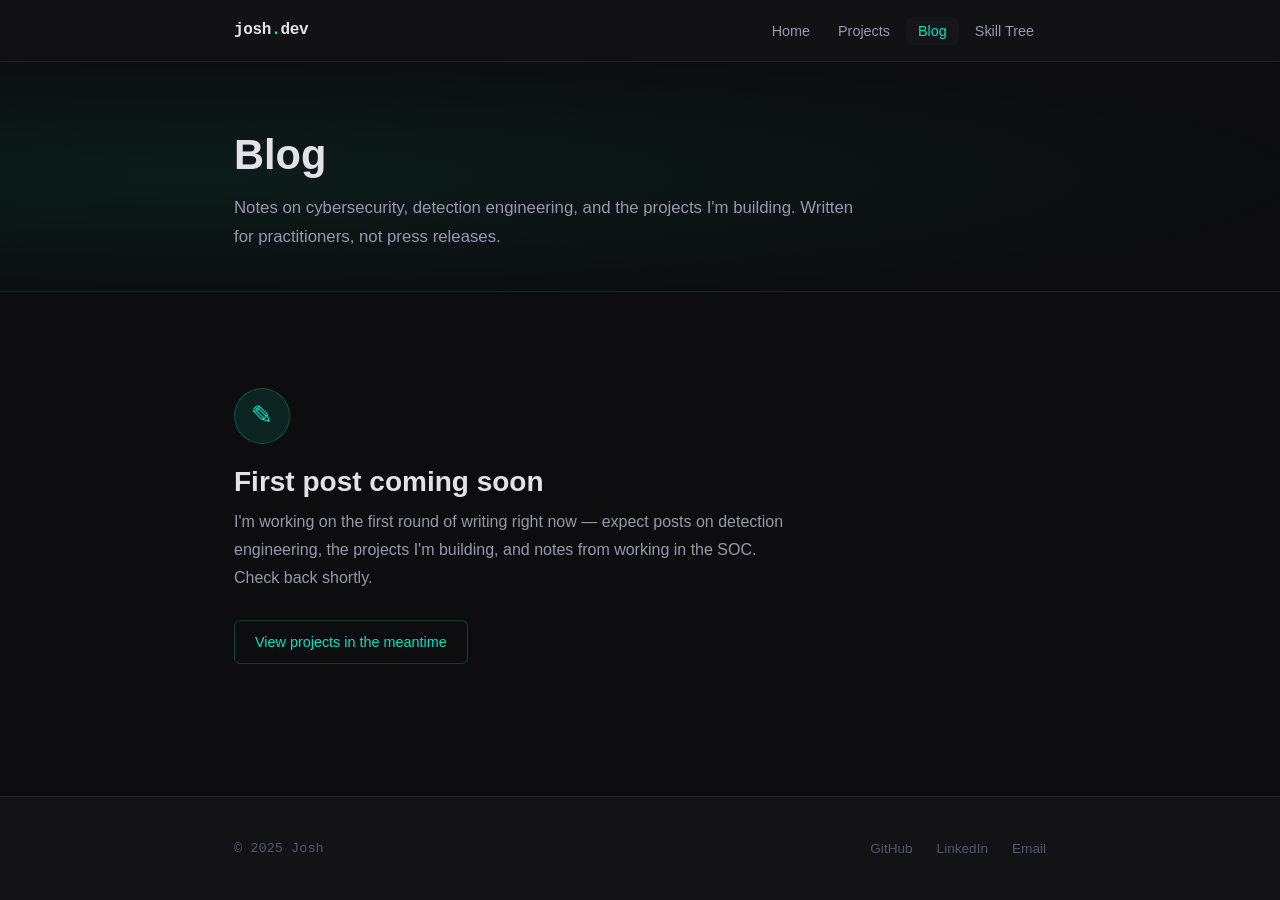
==== commit f2551bdd: "Add interactive skill-tree page; add ambient motion across site" ====
--- a/blog.html
+++ b/blog.html
@@ -20,6 +20,7 @@
         <li><a href="/">Home</a></li>
         <li><a href="projects.html">Projects</a></li>
         <li><a href="blog.html" class="active">Blog</a></li>
+        <li><a href="skill-tree.html">Skill Tree</a></li>
       </ul>
     </div>
   </nav>
--- a/style.css
+++ b/style.css
@@ -900,7 +900,176 @@
 
 
 /* ---------------------------------------------------------------
-   17. Responsive — Mobile
+   17. Ambient Motion — the "alive" layer
+   Background motion, breathing glows, and hover effects inspired
+   by the skill-tree page, applied in the site's cyan palette.
+--------------------------------------------------------------- */
+
+/* Hero becomes the positioning context for ambient particles + gradient */
+.hero {
+  position: relative;
+  overflow: hidden;
+}
+
+.hero .container {
+  position: relative;
+  z-index: 2;
+}
+
+/* Breathing radial accent glow behind hero content */
+.hero::before {
+  content: '';
+  position: absolute;
+  inset: -10%;
+  background: radial-gradient(ellipse at 25% 40%,
+              rgba(0, 229, 192, 0.09) 0%,
+              transparent 60%);
+  pointer-events: none;
+  z-index: 0;
+  animation: heroAmbient 8s ease-in-out infinite;
+}
+
+@keyframes heroAmbient {
+  0%, 100% { opacity: 0.55; transform: scale(1); }
+  50%      { opacity: 1;    transform: scale(1.08); }
+}
+
+/* Page-wide floating accent particles — fixed to the viewport so they
+   stay visible as you scroll. A mask gradient fades them out toward
+   the bottom of the viewport so the lower part of any page feels
+   calmer than the top. z-index: -1 keeps them behind all content. */
+.particles {
+  position: fixed;
+  inset: 0;
+  overflow: hidden;
+  pointer-events: none;
+  z-index: -1;
+  mask-image: linear-gradient(180deg,
+              black           0%,
+              black          30%,
+              rgba(0,0,0,0.7) 60%,
+              rgba(0,0,0,0.2) 85%,
+              transparent    100%);
+  -webkit-mask-image: linear-gradient(180deg,
+              black           0%,
+              black          30%,
+              rgba(0,0,0,0.7) 60%,
+              rgba(0,0,0,0.2) 85%,
+              transparent    100%);
+}
+
+.particle {
+  position: absolute;
+  bottom: -20px;
+  left: var(--x);
+  width:  var(--size, 3px);
+  height: var(--size, 3px);
+  border-radius: 50%;
+  background: var(--accent);
+  box-shadow: 0 0 6px var(--accent),
+              0 0 12px rgba(0, 229, 192, 0.4);
+  opacity: 0;
+  animation: floatUp var(--dur, 10s) linear infinite;
+  animation-delay: var(--delay, 0s);
+}
+
+@keyframes floatUp {
+  0%   { transform: translate3d(0, 0, 0);                        opacity: 0;   }
+  10%  {                                                          opacity: 0.7; }
+  85%  {                                                          opacity: 0.4; }
+  100% { transform: translate3d(var(--drift, 20px), -110vh, 0);   opacity: 0;   }
+}
+
+/* Profile photo — gentle breathing accent glow */
+@keyframes photoBreath {
+  0%, 100% { filter: drop-shadow(0 0 18px rgba(0, 229, 192, 0.15)); }
+  50%      { filter: drop-shadow(0 0 38px rgba(0, 229, 192, 0.32)); }
+}
+.hero-visual {
+  animation: photoBreath 5s ease-in-out infinite;
+}
+
+/* Stronger glow + lift on card hover (applies site-wide) */
+.card:hover {
+  transform: translateY(-4px);
+  box-shadow: 0 10px 32px rgba(0, 229, 192, 0.14),
+              inset 0 0 0 1px rgba(0, 229, 192, 0.2);
+}
+
+/* Page header (projects, blog) — same breathing radial glow as the hero,
+   so non-hero pages feel as alive as the homepage. */
+.page-header {
+  position: relative;
+  overflow: hidden;
+}
+
+.page-header::before {
+  content: '';
+  position: absolute;
+  inset: -20%;
+  background: radial-gradient(ellipse at 25% 50%,
+              rgba(0, 229, 192, 0.07) 0%,
+              transparent 60%);
+  pointer-events: none;
+  z-index: 0;
+  animation: heroAmbient 9s ease-in-out infinite;
+}
+
+.page-header .container {
+  position: relative;
+  z-index: 1;
+}
+
+/* Empty-state badge (blog "coming soon") — gentle accent breath */
+.empty-state-icon {
+  animation: emptyStatePulse 3.5s ease-in-out infinite;
+}
+
+@keyframes emptyStatePulse {
+  0%, 100% {
+    box-shadow: 0 0 10px rgba(0, 229, 192, 0.15);
+    border-color: rgba(0, 229, 192, 0.25);
+  }
+  50% {
+    box-shadow: 0 0 22px rgba(0, 229, 192, 0.45);
+    border-color: rgba(0, 229, 192, 0.55);
+  }
+}
+
+/* Section title accent bar shimmers gently */
+.section-title::before {
+  background: linear-gradient(180deg,
+              var(--accent) 0%,
+              rgba(0, 229, 192, 0.45) 50%,
+              var(--accent) 100%);
+  background-size: 100% 200%;
+  box-shadow: 0 0 6px rgba(0, 229, 192, 0.4);
+  animation: titleShimmer 3.5s ease-in-out infinite;
+}
+
+@keyframes titleShimmer {
+  0%, 100% { background-position: 0% 0%;
+             box-shadow: 0 0 6px  rgba(0, 229, 192, 0.4); }
+  50%      { background-position: 0% 100%;
+             box-shadow: 0 0 14px rgba(0, 229, 192, 0.75); }
+}
+
+/* Respect users who've requested reduced motion */
+@media (prefers-reduced-motion: reduce) {
+  .hero::before,
+  .page-header::before,
+  .hero-visual,
+  .empty-state-icon,
+  .section-title::before,
+  .particle {
+    animation: none;
+  }
+  .particles { display: none; }
+}
+
+
+/* ---------------------------------------------------------------
+   18. Responsive — Mobile
 --------------------------------------------------------------- */
 @media (max-width: 600px) {
   .nav-links a {
